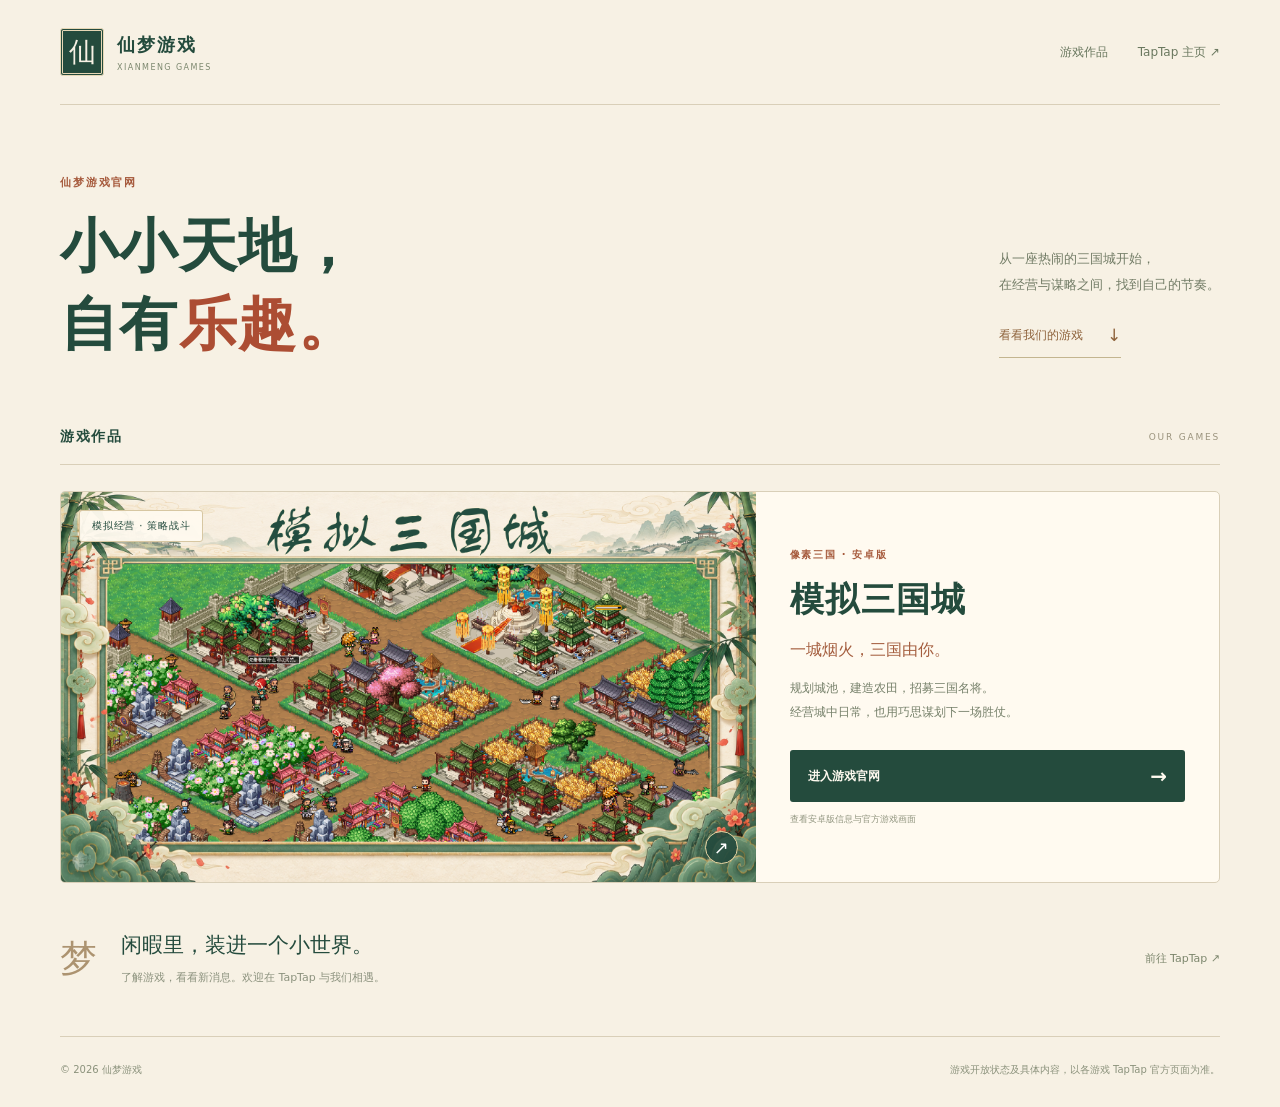
==== index.html @ c4ef1d76 "Launch Xianmeng Games portal with Three Kingdoms City" ====
<!doctype html>
<html lang="zh-CN">
<head>
  <meta charset="utf-8">
  <meta name="viewport" content="width=device-width, initial-scale=1">
  <meta name="theme-color" content="#f7f1e4">
  <title>仙梦游戏官网 — 探索我们的游戏</title>
  <meta name="description" content="仙梦游戏官方网站。探索模拟三国城，在像素三国里规划城池、招募名将、排兵布阵，进入游戏官网了解安卓版信息。">
  <link rel="canonical" href="https://wt8930419-ai.github.io/xianmeng-games/">
  <meta property="og:type" content="website">
  <meta property="og:title" content="仙梦游戏官网 — 探索我们的游戏">
  <meta property="og:description" content="从一座热闹的三国城开始，遇见仙梦游戏的小小世界。">
  <meta property="og:url" content="https://wt8930419-ai.github.io/xianmeng-games/">
  <meta property="og:image" content="https://wt8930419-ai.github.io/xianmeng-games/818856/media/cover.webp">
  <link rel="stylesheet" href="./styles.css">
</head>
<body>
  <a class="skip-link" href="#games">跳至游戏作品</a>
  <header class="site-header wrap"><a class="studio-brand" href="./" aria-label="仙梦游戏官网首页"><span class="studio-mark" aria-hidden="true">仙</span><span>仙梦游戏<small>XIANMENG GAMES</small></span></a><nav aria-label="主导航"><a href="#games">游戏作品</a><a href="https://www.taptap.cn/developer/224656" target="_blank" rel="noopener noreferrer">TapTap 主页 ↗</a></nav></header>
  <main class="wrap">
    <section class="intro" aria-labelledby="page-title"><div><p class="eyebrow">仙梦游戏官网</p><h1 id="page-title">小小天地，<br>自有<span>乐趣。</span></h1></div><p class="intro-copy">从一座热闹的三国城开始，<br>在经营与谋略之间，找到自己的节奏。<br><a href="#games">看看我们的游戏 <span aria-hidden="true">↓</span></a></p></section>
    <section id="games" aria-labelledby="games-title"><div class="collection-heading"><h2 id="games-title">游戏作品</h2><span>OUR GAMES</span></div>
      <article class="game-card"><a class="cover-link" href="./818856/" aria-label="进入模拟三国城官网"><img src="./818856/media/cover.webp" width="1920" height="1080" alt="模拟三国城，像素城池中有农田、商铺、楼阁和往来的居民" fetchpriority="high"><span class="cover-label">模拟经营 · 策略战斗</span><span class="cover-arrow" aria-hidden="true">↗</span></a><div class="card-content"><p class="eyebrow">像素三国 · 安卓版</p><h3><a href="./818856/">模拟三国城</a></h3><p class="game-tagline">一城烟火，三国由你。</p><p class="game-description">规划城池，建造农田，招募三国名将。<br>经营城中日常，也用巧思谋划下一场胜仗。</p><a class="game-link" href="./818856/">进入游戏官网 <span aria-hidden="true">→</span></a><small>查看安卓版信息与官方游戏画面</small></div></article>
    </section>
    <section class="studio-note" aria-label="关于仙梦游戏"><span aria-hidden="true">梦</span><div><h2>闲暇里，装进一个小世界。</h2><p>了解游戏，看看新消息。欢迎在 TapTap 与我们相遇。</p></div><a href="https://www.taptap.cn/developer/224656" target="_blank" rel="noopener noreferrer">前往 TapTap ↗</a></section>
  </main>
  <footer class="site-footer wrap"><span>© 2026 仙梦游戏</span><span>游戏开放状态及具体内容，以各游戏 TapTap 官方页面为准。</span></footer>
</body>
</html>
---- styles.css ----
:root{font-family:"Microsoft YaHei","PingFang SC",system-ui,sans-serif;color:#244b3d;background:#f7f1e4;color-scheme:light}*{box-sizing:border-box}html{scroll-behavior:smooth;scroll-padding-top:25px}body{margin:0}a{color:inherit;text-decoration:none}img{display:block;max-width:100%;height:auto}h1,h2,h3,p{margin:0}a:focus-visible{outline:3px solid #ac4d33;outline-offset:6px}.wrap{width:min(1160px,calc(100% - 80px));margin-inline:auto}.skip-link{position:fixed;left:12px;top:-80px;padding:14px;background:#fff;z-index:10}.skip-link:focus{top:10px}
.site-header{display:flex;align-items:center;justify-content:space-between;gap:24px;padding-block:28px;border-bottom:1px solid #d9cfb8}.studio-brand{display:flex;align-items:center;gap:13px}.studio-mark{font-family:"STSong","SimSun",serif;font-size:27px;line-height:1;display:grid;place-items:center;width:44px;height:48px;background:#244b3d;color:#f7f1e4;border:3px double #e6d7b5;border-radius:3px}.studio-brand>span:last-child{font-size:18px;font-weight:700;letter-spacing:.12em}.studio-brand small{display:block;font-size:8px;font-weight:400;letter-spacing:.18em;margin-top:6px;color:#7d886f}.site-header nav{display:flex;align-items:center;gap:30px;font-size:12px;color:#6a785f}.site-header nav a:hover{color:#ac4d33}.intro{padding-block:70px 63px;display:flex;justify-content:space-between;align-items:end;gap:35px}.eyebrow{font-size:11px;font-weight:700;letter-spacing:.17em;color:#a65a3c;margin-bottom:18px}h1{font-family:"STSong","SimSun",serif;font-size:58px;line-height:1.35;letter-spacing:.025em}h1 span{color:#ac4d33}.intro-copy{font-size:13px;line-height:2;color:#727c66;padding-bottom:7px}.intro-copy a{display:inline-flex;align-items:center;gap:24px;border-bottom:1px solid #c3b58f;padding-bottom:5px;margin-top:20px;font-size:12px;color:#8e633c}.intro-copy a span{font-size:17px}
.collection-heading{display:flex;justify-content:space-between;align-items:center;border-bottom:1px solid #d9cfb8;padding-bottom:18px;margin-bottom:26px}.collection-heading h2{font-size:14px;letter-spacing:.12em}.collection-heading>span{font-size:9px;letter-spacing:.2em;color:#9b947e}.game-card{display:grid;grid-template-columns:1.5fr 1fr;min-width:0;background:#fffaf0;border:1px solid #d9cfb8;overflow:hidden;border-radius:5px}.cover-link{display:flex;align-items:center;position:relative;overflow:hidden;background:#e7dec8;min-width:0}.cover-link>img{width:100%;height:auto;aspect-ratio:16/9;object-fit:contain;transition:transform .4s}.cover-link:hover>img{transform:scale(1.015)}.cover-label{position:absolute;left:18px;top:18px;font-size:10px;letter-spacing:.08em;background:#fffaf0f2;padding:8px 12px;border:1px solid #d7c7a2;border-radius:3px}.cover-arrow{position:absolute;right:18px;bottom:18px;display:grid;place-items:center;border:1px solid #e9d6a5;background:#244b3de6;color:#fff;width:33px;height:33px;border-radius:50%;font-size:18px}.card-content{padding:32px 34px;align-self:center}.card-content .eyebrow{font-size:10px;margin-bottom:15px}.card-content h3{font-family:"STSong","SimSun",serif;font-size:34px;letter-spacing:.04em}.game-tagline{font-size:16px;line-height:1.8;color:#a45d3e;margin-top:13px}.game-description{font-size:12px;line-height:2;color:#76806a;margin-top:12px}.game-link{display:flex;justify-content:space-between;align-items:center;background:#244b3d;color:#fffaf0;padding:14px 18px;margin-top:26px;font-size:12px;font-weight:700;border-radius:3px}.game-link span{font-size:20px}.game-link:hover{background:#336149}.card-content>small{display:block;font-size:9px;color:#929680;margin-top:11px}
.studio-note{display:flex;align-items:center;gap:24px;padding-block:46px 48px}.studio-note>span{font-family:"STSong","SimSun",serif;color:#ac9370;font-size:37px}.studio-note h2{font-family:"STSong","SimSun",serif;font-size:21px;font-weight:500;line-height:1.6}.studio-note p{font-size:11px;color:#8c927e;margin-top:5px;line-height:1.8}.studio-note>a{margin-left:auto;white-space:nowrap;font-size:11px;color:#7c866c}.studio-note>a:hover{color:#ac4d33}.site-footer{border-top:1px solid #d9cfb8;display:flex;justify-content:space-between;gap:20px;padding-block:24px 28px;font-size:10px;color:#8b927c;line-height:1.8}
@media(max-width:1000px){.wrap{width:calc(100% - 48px)}.intro{padding-block:58px}h1{font-size:50px}.game-card{grid-template-columns:1.3fr 1fr}.card-content{padding:25px}.card-content h3{font-size:30px}.game-description{font-size:11px}}
@media(max-width:760px){.game-card{grid-template-columns:1fr}.cover-link>img{aspect-ratio:16/9}.card-content{padding:27px 28px}.game-description{font-size:12px}.intro-copy{font-size:12px}.studio-note{gap:18px}.studio-note h2{font-size:19px}.studio-note p{font-size:10px}.studio-note>a{font-size:10px}}
@media(max-width:580px){.wrap{width:calc(100% - 36px)}.site-header{padding-block:22px;gap:15px}.studio-brand{gap:9px}.studio-mark{font-size:23px;width:37px;height:42px}.studio-brand>span:last-child{font-size:15px}.studio-brand small{font-size:6px;letter-spacing:.14em}.site-header nav{gap:15px;font-size:10px}.intro{display:block;padding-block:40px}.eyebrow{font-size:10px;margin-bottom:15px}h1{font-size:44px}.intro-copy{font-size:12px;margin-top:23px;line-height:1.9}.intro-copy a{margin-top:15px;font-size:11px}.collection-heading{margin-bottom:22px}.collection-heading h2{font-size:12px}.collection-heading>span{font-size:8px}.cover-label{left:13px;top:13px;font-size:9px;padding:7px 9px}.card-content{padding:25px}.card-content h3{font-size:30px}.game-tagline{font-size:15px}.game-description{font-size:11px}.studio-note{padding-block:34px;gap:15px;align-items:flex-start;flex-wrap:wrap}.studio-note>span{font-size:31px}.studio-note>div{flex:1;min-width:220px}.studio-note h2{font-size:19px}.studio-note>a{margin-left:46px;margin-top:0}.site-footer{flex-direction:column;gap:7px;font-size:9px;padding-block:21px 26px}}
@media(max-width:359px){.site-header nav{gap:11px;font-size:9px}.studio-brand>span:last-child{font-size:14px}.studio-brand small{font-size:5px}.studio-mark{width:32px;height:37px;font-size:22px}.studio-note>div{min-width:0}.studio-note h2{font-size:17px}h1{font-size:40px}}
@media(prefers-reduced-motion:reduce){html{scroll-behavior:auto}*{transition:none!important}}
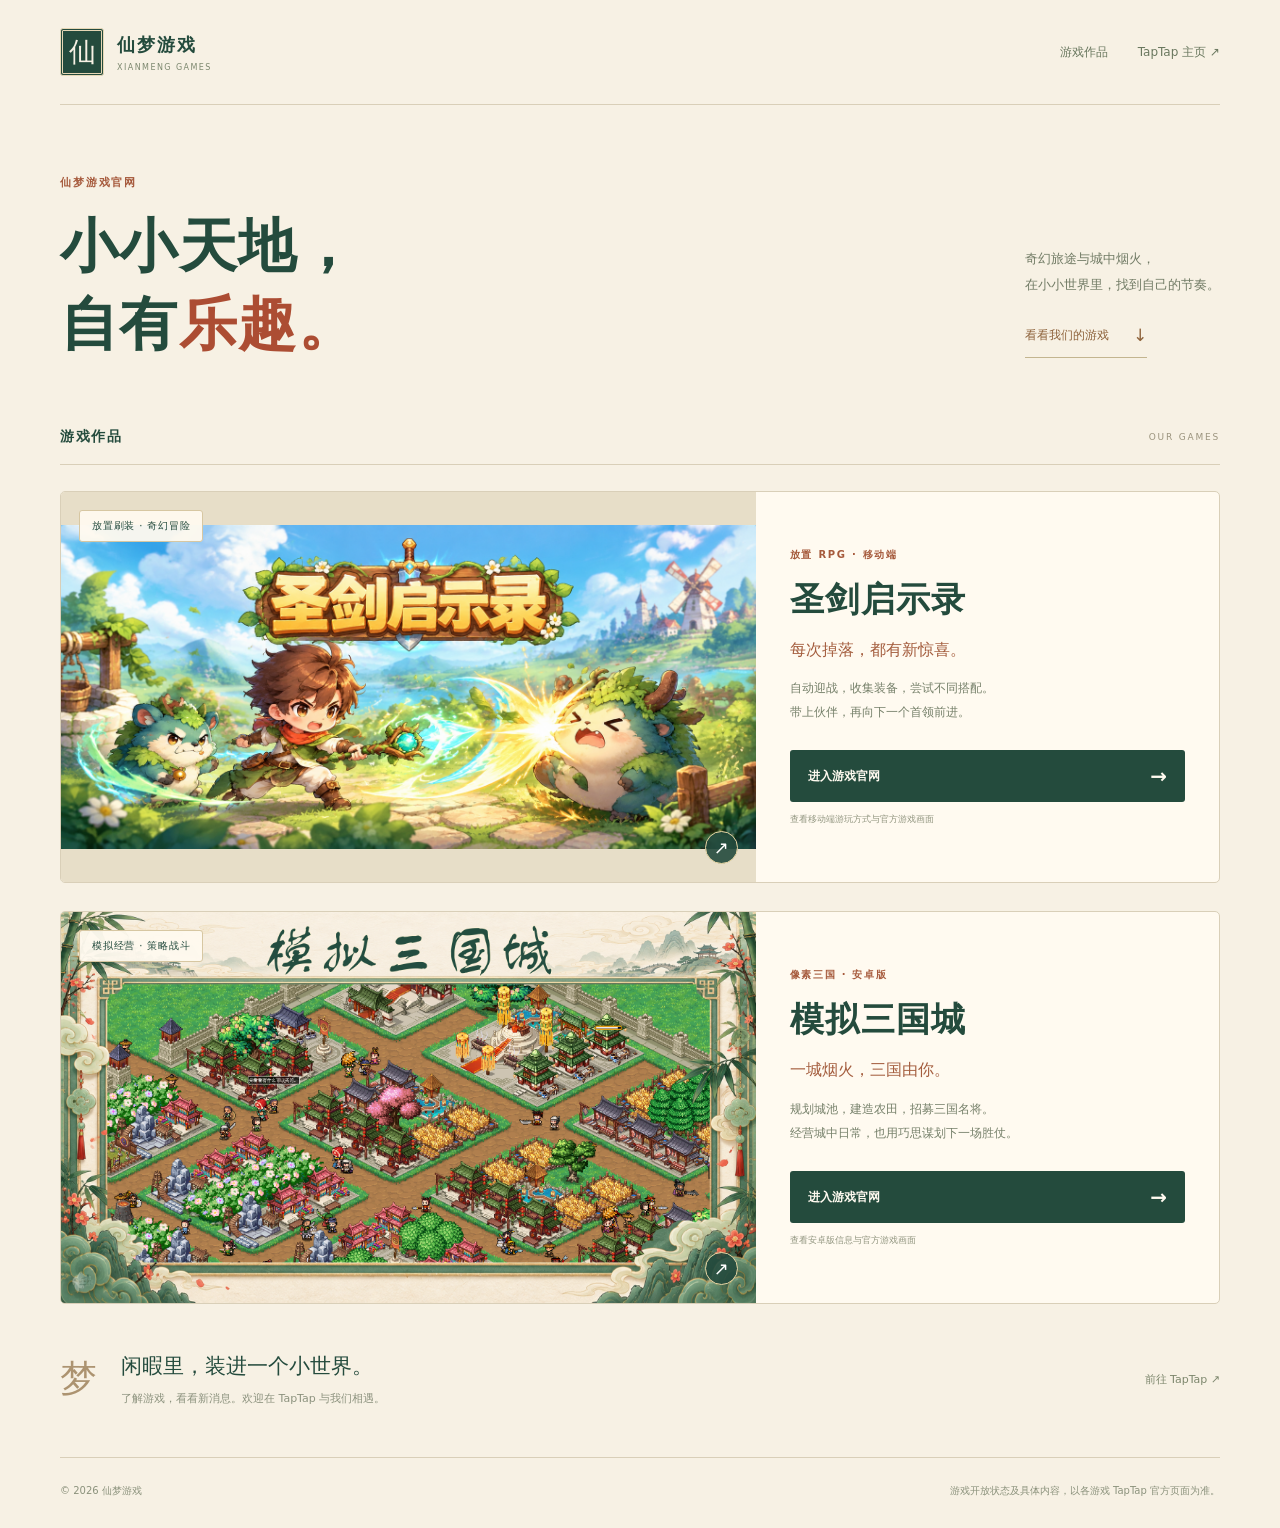
==== commit 09b40da2: "Add mobile promotional website for Sword Revelation" ====
--- a/index.html
+++ b/index.html
@@ -5,11 +5,11 @@
   <meta name="viewport" content="width=device-width, initial-scale=1">
   <meta name="theme-color" content="#f7f1e4">
   <title>仙梦游戏官网 — 探索我们的游戏</title>
-  <meta name="description" content="仙梦游戏官方网站。探索模拟三国城，在像素三国里规划城池、招募名将、排兵布阵，进入游戏官网了解安卓版信息。">
+  <meta name="description" content="仙梦游戏官方网站。探索圣剑启示录与模拟三国城，在奇幻旅途中收集装备，在像素三国里经营城池。进入游戏官网了解移动端游玩方式。">
   <link rel="canonical" href="https://wt8930419-ai.github.io/xianmeng-games/">
   <meta property="og:type" content="website">
   <meta property="og:title" content="仙梦游戏官网 — 探索我们的游戏">
-  <meta property="og:description" content="从一座热闹的三国城开始，遇见仙梦游戏的小小世界。">
+  <meta property="og:description" content="奇幻旅途与城中烟火，遇见仙梦游戏的小小世界。">
   <meta property="og:url" content="https://wt8930419-ai.github.io/xianmeng-games/">
   <meta property="og:image" content="https://wt8930419-ai.github.io/xianmeng-games/818856/media/cover.webp">
   <link rel="stylesheet" href="./styles.css">
@@ -18,8 +18,9 @@
   <a class="skip-link" href="#games">跳至游戏作品</a>
   <header class="site-header wrap"><a class="studio-brand" href="./" aria-label="仙梦游戏官网首页"><span class="studio-mark" aria-hidden="true">仙</span><span>仙梦游戏<small>XIANMENG GAMES</small></span></a><nav aria-label="主导航"><a href="#games">游戏作品</a><a href="https://www.taptap.cn/developer/224656" target="_blank" rel="noopener noreferrer">TapTap 主页 ↗</a></nav></header>
   <main class="wrap">
-    <section class="intro" aria-labelledby="page-title"><div><p class="eyebrow">仙梦游戏官网</p><h1 id="page-title">小小天地，<br>自有<span>乐趣。</span></h1></div><p class="intro-copy">从一座热闹的三国城开始，<br>在经营与谋略之间，找到自己的节奏。<br><a href="#games">看看我们的游戏 <span aria-hidden="true">↓</span></a></p></section>
+    <section class="intro" aria-labelledby="page-title"><div><p class="eyebrow">仙梦游戏官网</p><h1 id="page-title">小小天地，<br>自有<span>乐趣。</span></h1></div><p class="intro-copy">奇幻旅途与城中烟火，<br>在小小世界里，找到自己的节奏。<br><a href="#games">看看我们的游戏 <span aria-hidden="true">↓</span></a></p></section>
     <section id="games" aria-labelledby="games-title"><div class="collection-heading"><h2 id="games-title">游戏作品</h2><span>OUR GAMES</span></div>
+      <article class="game-card"><a class="cover-link" href="./1007745/" aria-label="进入圣剑启示录官网"><img src="./1007745/media/cover.webp" width="1472" height="688" alt="圣剑启示录，少年与伙伴在明亮的林地中迎战怪物，身后是湖泊和风车" fetchpriority="high"><span class="cover-label">放置刷装 · 奇幻冒险</span><span class="cover-arrow" aria-hidden="true">↗</span></a><div class="card-content"><p class="eyebrow">放置 RPG · 移动端</p><h3><a href="./1007745/">圣剑启示录</a></h3><p class="game-tagline">每次掉落，都有新惊喜。</p><p class="game-description">自动迎战，收集装备，尝试不同搭配。<br>带上伙伴，再向下一个首领前进。</p><a class="game-link" href="./1007745/">进入游戏官网 <span aria-hidden="true">→</span></a><small>查看移动端游玩方式与官方游戏画面</small></div></article>
       <article class="game-card"><a class="cover-link" href="./818856/" aria-label="进入模拟三国城官网"><img src="./818856/media/cover.webp" width="1920" height="1080" alt="模拟三国城，像素城池中有农田、商铺、楼阁和往来的居民" fetchpriority="high"><span class="cover-label">模拟经营 · 策略战斗</span><span class="cover-arrow" aria-hidden="true">↗</span></a><div class="card-content"><p class="eyebrow">像素三国 · 安卓版</p><h3><a href="./818856/">模拟三国城</a></h3><p class="game-tagline">一城烟火，三国由你。</p><p class="game-description">规划城池，建造农田，招募三国名将。<br>经营城中日常，也用巧思谋划下一场胜仗。</p><a class="game-link" href="./818856/">进入游戏官网 <span aria-hidden="true">→</span></a><small>查看安卓版信息与官方游戏画面</small></div></article>
     </section>
     <section class="studio-note" aria-label="关于仙梦游戏"><span aria-hidden="true">梦</span><div><h2>闲暇里，装进一个小世界。</h2><p>了解游戏，看看新消息。欢迎在 TapTap 与我们相遇。</p></div><a href="https://www.taptap.cn/developer/224656" target="_blank" rel="noopener noreferrer">前往 TapTap ↗</a></section>
--- a/styles.css
+++ b/styles.css
@@ -2,6 +2,7 @@
 .site-header{display:flex;align-items:center;justify-content:space-between;gap:24px;padding-block:28px;border-bottom:1px solid #d9cfb8}.studio-brand{display:flex;align-items:center;gap:13px}.studio-mark{font-family:"STSong","SimSun",serif;font-size:27px;line-height:1;display:grid;place-items:center;width:44px;height:48px;background:#244b3d;color:#f7f1e4;border:3px double #e6d7b5;border-radius:3px}.studio-brand>span:last-child{font-size:18px;font-weight:700;letter-spacing:.12em}.studio-brand small{display:block;font-size:8px;font-weight:400;letter-spacing:.18em;margin-top:6px;color:#7d886f}.site-header nav{display:flex;align-items:center;gap:30px;font-size:12px;color:#6a785f}.site-header nav a:hover{color:#ac4d33}.intro{padding-block:70px 63px;display:flex;justify-content:space-between;align-items:end;gap:35px}.eyebrow{font-size:11px;font-weight:700;letter-spacing:.17em;color:#a65a3c;margin-bottom:18px}h1{font-family:"STSong","SimSun",serif;font-size:58px;line-height:1.35;letter-spacing:.025em}h1 span{color:#ac4d33}.intro-copy{font-size:13px;line-height:2;color:#727c66;padding-bottom:7px}.intro-copy a{display:inline-flex;align-items:center;gap:24px;border-bottom:1px solid #c3b58f;padding-bottom:5px;margin-top:20px;font-size:12px;color:#8e633c}.intro-copy a span{font-size:17px}
 .collection-heading{display:flex;justify-content:space-between;align-items:center;border-bottom:1px solid #d9cfb8;padding-bottom:18px;margin-bottom:26px}.collection-heading h2{font-size:14px;letter-spacing:.12em}.collection-heading>span{font-size:9px;letter-spacing:.2em;color:#9b947e}.game-card{display:grid;grid-template-columns:1.5fr 1fr;min-width:0;background:#fffaf0;border:1px solid #d9cfb8;overflow:hidden;border-radius:5px}.cover-link{display:flex;align-items:center;position:relative;overflow:hidden;background:#e7dec8;min-width:0}.cover-link>img{width:100%;height:auto;aspect-ratio:16/9;object-fit:contain;transition:transform .4s}.cover-link:hover>img{transform:scale(1.015)}.cover-label{position:absolute;left:18px;top:18px;font-size:10px;letter-spacing:.08em;background:#fffaf0f2;padding:8px 12px;border:1px solid #d7c7a2;border-radius:3px}.cover-arrow{position:absolute;right:18px;bottom:18px;display:grid;place-items:center;border:1px solid #e9d6a5;background:#244b3de6;color:#fff;width:33px;height:33px;border-radius:50%;font-size:18px}.card-content{padding:32px 34px;align-self:center}.card-content .eyebrow{font-size:10px;margin-bottom:15px}.card-content h3{font-family:"STSong","SimSun",serif;font-size:34px;letter-spacing:.04em}.game-tagline{font-size:16px;line-height:1.8;color:#a45d3e;margin-top:13px}.game-description{font-size:12px;line-height:2;color:#76806a;margin-top:12px}.game-link{display:flex;justify-content:space-between;align-items:center;background:#244b3d;color:#fffaf0;padding:14px 18px;margin-top:26px;font-size:12px;font-weight:700;border-radius:3px}.game-link span{font-size:20px}.game-link:hover{background:#336149}.card-content>small{display:block;font-size:9px;color:#929680;margin-top:11px}
 .studio-note{display:flex;align-items:center;gap:24px;padding-block:46px 48px}.studio-note>span{font-family:"STSong","SimSun",serif;color:#ac9370;font-size:37px}.studio-note h2{font-family:"STSong","SimSun",serif;font-size:21px;font-weight:500;line-height:1.6}.studio-note p{font-size:11px;color:#8c927e;margin-top:5px;line-height:1.8}.studio-note>a{margin-left:auto;white-space:nowrap;font-size:11px;color:#7c866c}.studio-note>a:hover{color:#ac4d33}.site-footer{border-top:1px solid #d9cfb8;display:flex;justify-content:space-between;gap:20px;padding-block:24px 28px;font-size:10px;color:#8b927c;line-height:1.8}
+.game-card+.game-card{margin-top:28px}
 @media(max-width:1000px){.wrap{width:calc(100% - 48px)}.intro{padding-block:58px}h1{font-size:50px}.game-card{grid-template-columns:1.3fr 1fr}.card-content{padding:25px}.card-content h3{font-size:30px}.game-description{font-size:11px}}
 @media(max-width:760px){.game-card{grid-template-columns:1fr}.cover-link>img{aspect-ratio:16/9}.card-content{padding:27px 28px}.game-description{font-size:12px}.intro-copy{font-size:12px}.studio-note{gap:18px}.studio-note h2{font-size:19px}.studio-note p{font-size:10px}.studio-note>a{font-size:10px}}
 @media(max-width:580px){.wrap{width:calc(100% - 36px)}.site-header{padding-block:22px;gap:15px}.studio-brand{gap:9px}.studio-mark{font-size:23px;width:37px;height:42px}.studio-brand>span:last-child{font-size:15px}.studio-brand small{font-size:6px;letter-spacing:.14em}.site-header nav{gap:15px;font-size:10px}.intro{display:block;padding-block:40px}.eyebrow{font-size:10px;margin-bottom:15px}h1{font-size:44px}.intro-copy{font-size:12px;margin-top:23px;line-height:1.9}.intro-copy a{margin-top:15px;font-size:11px}.collection-heading{margin-bottom:22px}.collection-heading h2{font-size:12px}.collection-heading>span{font-size:8px}.cover-label{left:13px;top:13px;font-size:9px;padding:7px 9px}.card-content{padding:25px}.card-content h3{font-size:30px}.game-tagline{font-size:15px}.game-description{font-size:11px}.studio-note{padding-block:34px;gap:15px;align-items:flex-start;flex-wrap:wrap}.studio-note>span{font-size:31px}.studio-note>div{flex:1;min-width:220px}.studio-note h2{font-size:19px}.studio-note>a{margin-left:46px;margin-top:0}.site-footer{flex-direction:column;gap:7px;font-size:9px;padding-block:21px 26px}}
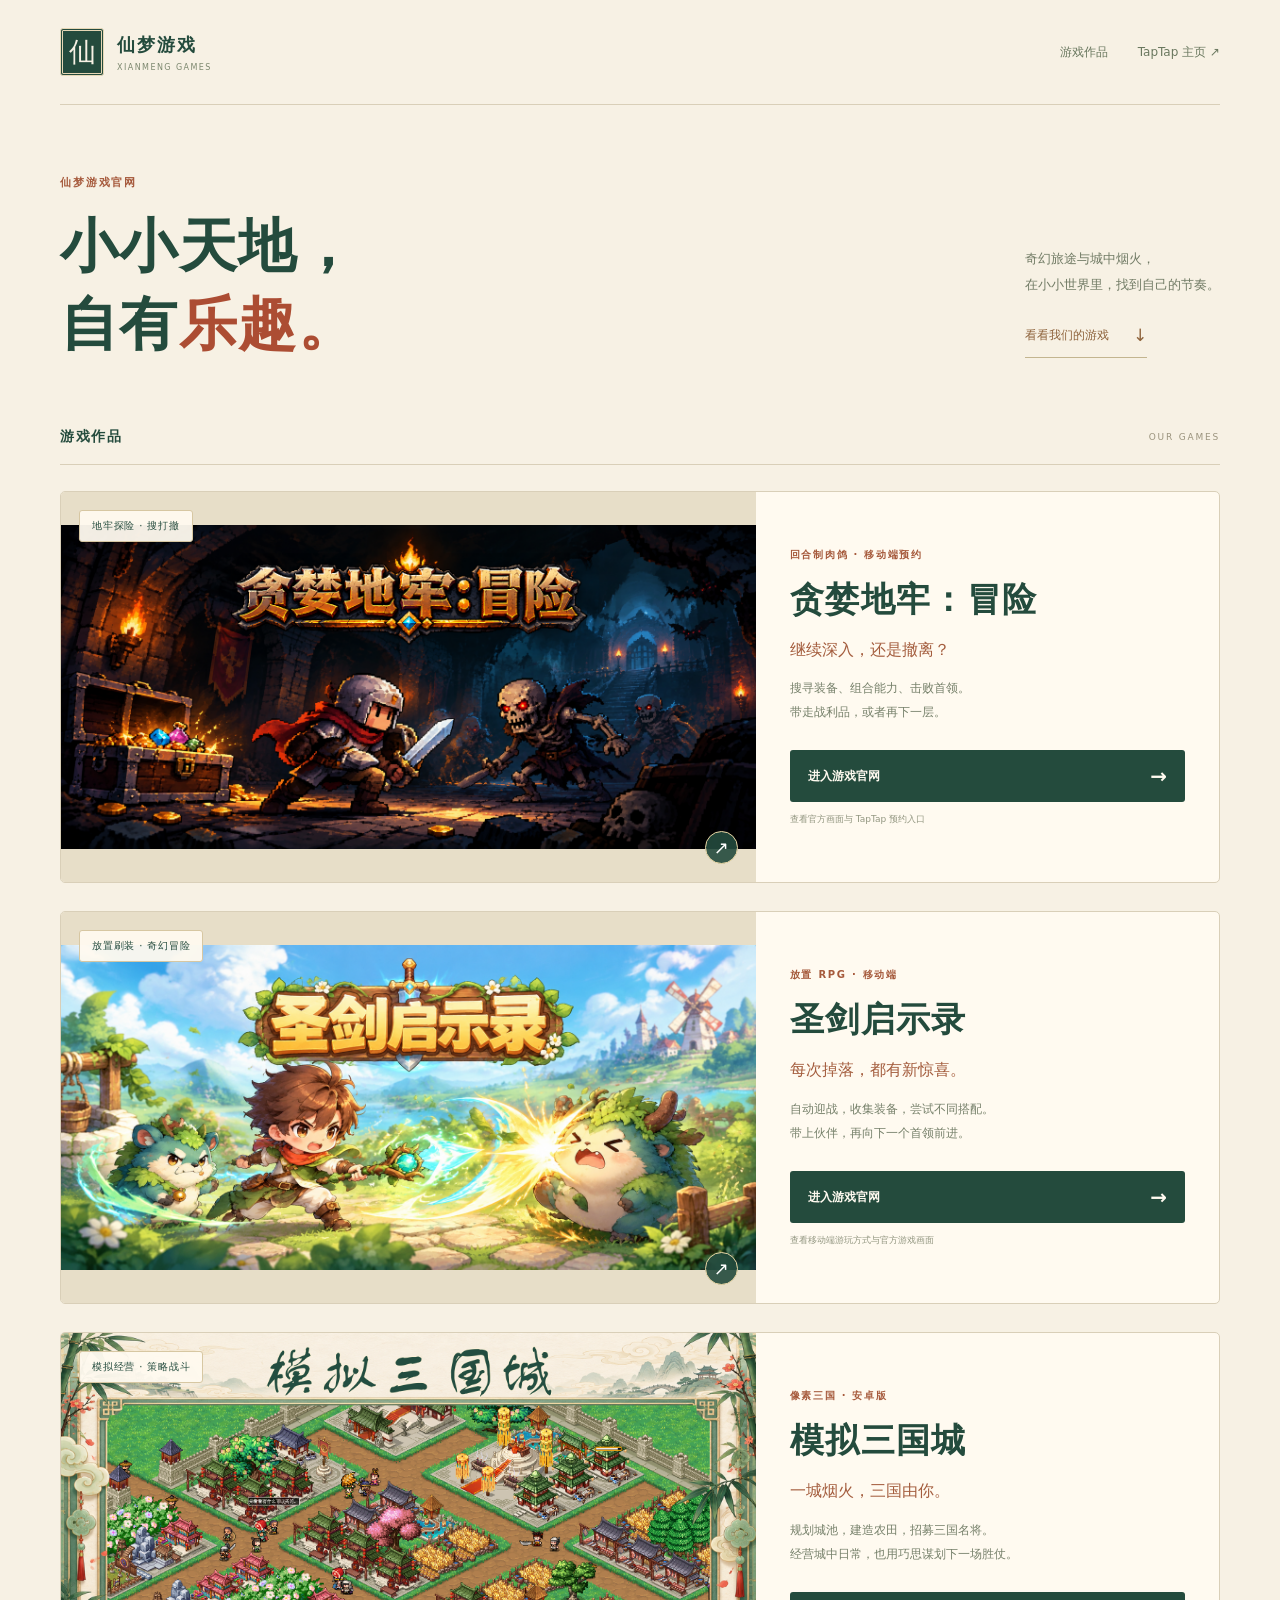
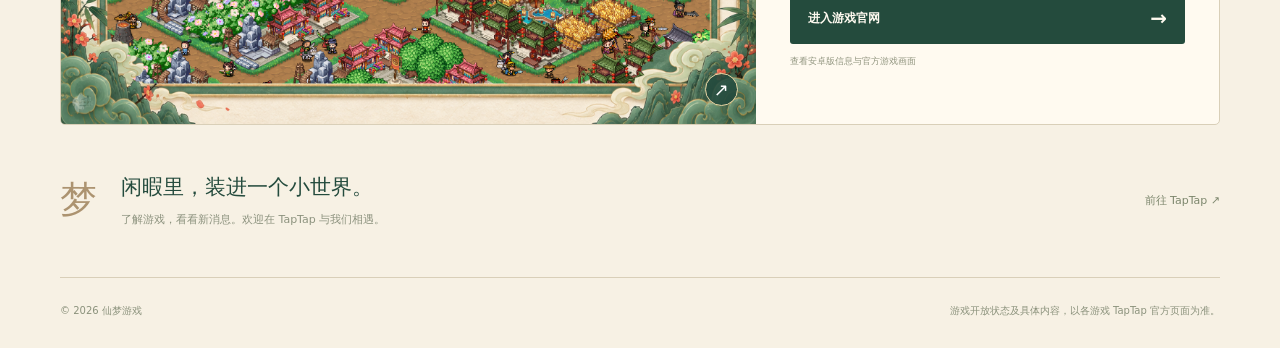
==== commit ef36147e: "Add mobile promotional website for Greedy Dungeon" ====
--- a/index.html
+++ b/index.html
@@ -5,7 +5,7 @@
   <meta name="viewport" content="width=device-width, initial-scale=1">
   <meta name="theme-color" content="#f7f1e4">
   <title>仙梦游戏官网 — 探索我们的游戏</title>
-  <meta name="description" content="仙梦游戏官方网站。探索圣剑启示录与模拟三国城，在奇幻旅途中收集装备，在像素三国里经营城池。进入游戏官网了解移动端游玩方式。">
+  <meta name="description" content="仙梦游戏官方网站。探索贪婪地牢：冒险、圣剑启示录与模拟三国城，进入各游戏官网了解游戏特色及 TapTap 移动端入口。">
   <link rel="canonical" href="https://wt8930419-ai.github.io/xianmeng-games/">
   <meta property="og:type" content="website">
   <meta property="og:title" content="仙梦游戏官网 — 探索我们的游戏">
@@ -20,6 +20,7 @@
   <main class="wrap">
     <section class="intro" aria-labelledby="page-title"><div><p class="eyebrow">仙梦游戏官网</p><h1 id="page-title">小小天地，<br>自有<span>乐趣。</span></h1></div><p class="intro-copy">奇幻旅途与城中烟火，<br>在小小世界里，找到自己的节奏。<br><a href="#games">看看我们的游戏 <span aria-hidden="true">↓</span></a></p></section>
     <section id="games" aria-labelledby="games-title"><div class="collection-heading"><h2 id="games-title">游戏作品</h2><span>OUR GAMES</span></div>
+      <article class="game-card"><a class="cover-link" href="./1007741/" aria-label="进入贪婪地牢：冒险官网"><img src="./1007741/media/cover.webp" width="1472" height="688" alt="贪婪地牢：冒险官方封面" fetchpriority="high"><span class="cover-label">地牢探险 · 搜打撤</span><span class="cover-arrow" aria-hidden="true">↗</span></a><div class="card-content"><p class="eyebrow">回合制肉鸽 · 移动端预约</p><h3><a href="./1007741/">贪婪地牢：冒险</a></h3><p class="game-tagline">继续深入，还是撤离？</p><p class="game-description">搜寻装备、组合能力、击败首领。<br>带走战利品，或者再下一层。</p><a class="game-link" href="./1007741/">进入游戏官网 <span aria-hidden="true">→</span></a><small>查看官方画面与 TapTap 预约入口</small></div></article>
       <article class="game-card"><a class="cover-link" href="./1007745/" aria-label="进入圣剑启示录官网"><img src="./1007745/media/cover.webp" width="1472" height="688" alt="圣剑启示录，少年与伙伴在明亮的林地中迎战怪物，身后是湖泊和风车" fetchpriority="high"><span class="cover-label">放置刷装 · 奇幻冒险</span><span class="cover-arrow" aria-hidden="true">↗</span></a><div class="card-content"><p class="eyebrow">放置 RPG · 移动端</p><h3><a href="./1007745/">圣剑启示录</a></h3><p class="game-tagline">每次掉落，都有新惊喜。</p><p class="game-description">自动迎战，收集装备，尝试不同搭配。<br>带上伙伴，再向下一个首领前进。</p><a class="game-link" href="./1007745/">进入游戏官网 <span aria-hidden="true">→</span></a><small>查看移动端游玩方式与官方游戏画面</small></div></article>
       <article class="game-card"><a class="cover-link" href="./818856/" aria-label="进入模拟三国城官网"><img src="./818856/media/cover.webp" width="1920" height="1080" alt="模拟三国城，像素城池中有农田、商铺、楼阁和往来的居民" fetchpriority="high"><span class="cover-label">模拟经营 · 策略战斗</span><span class="cover-arrow" aria-hidden="true">↗</span></a><div class="card-content"><p class="eyebrow">像素三国 · 安卓版</p><h3><a href="./818856/">模拟三国城</a></h3><p class="game-tagline">一城烟火，三国由你。</p><p class="game-description">规划城池，建造农田，招募三国名将。<br>经营城中日常，也用巧思谋划下一场胜仗。</p><a class="game-link" href="./818856/">进入游戏官网 <span aria-hidden="true">→</span></a><small>查看安卓版信息与官方游戏画面</small></div></article>
     </section>
